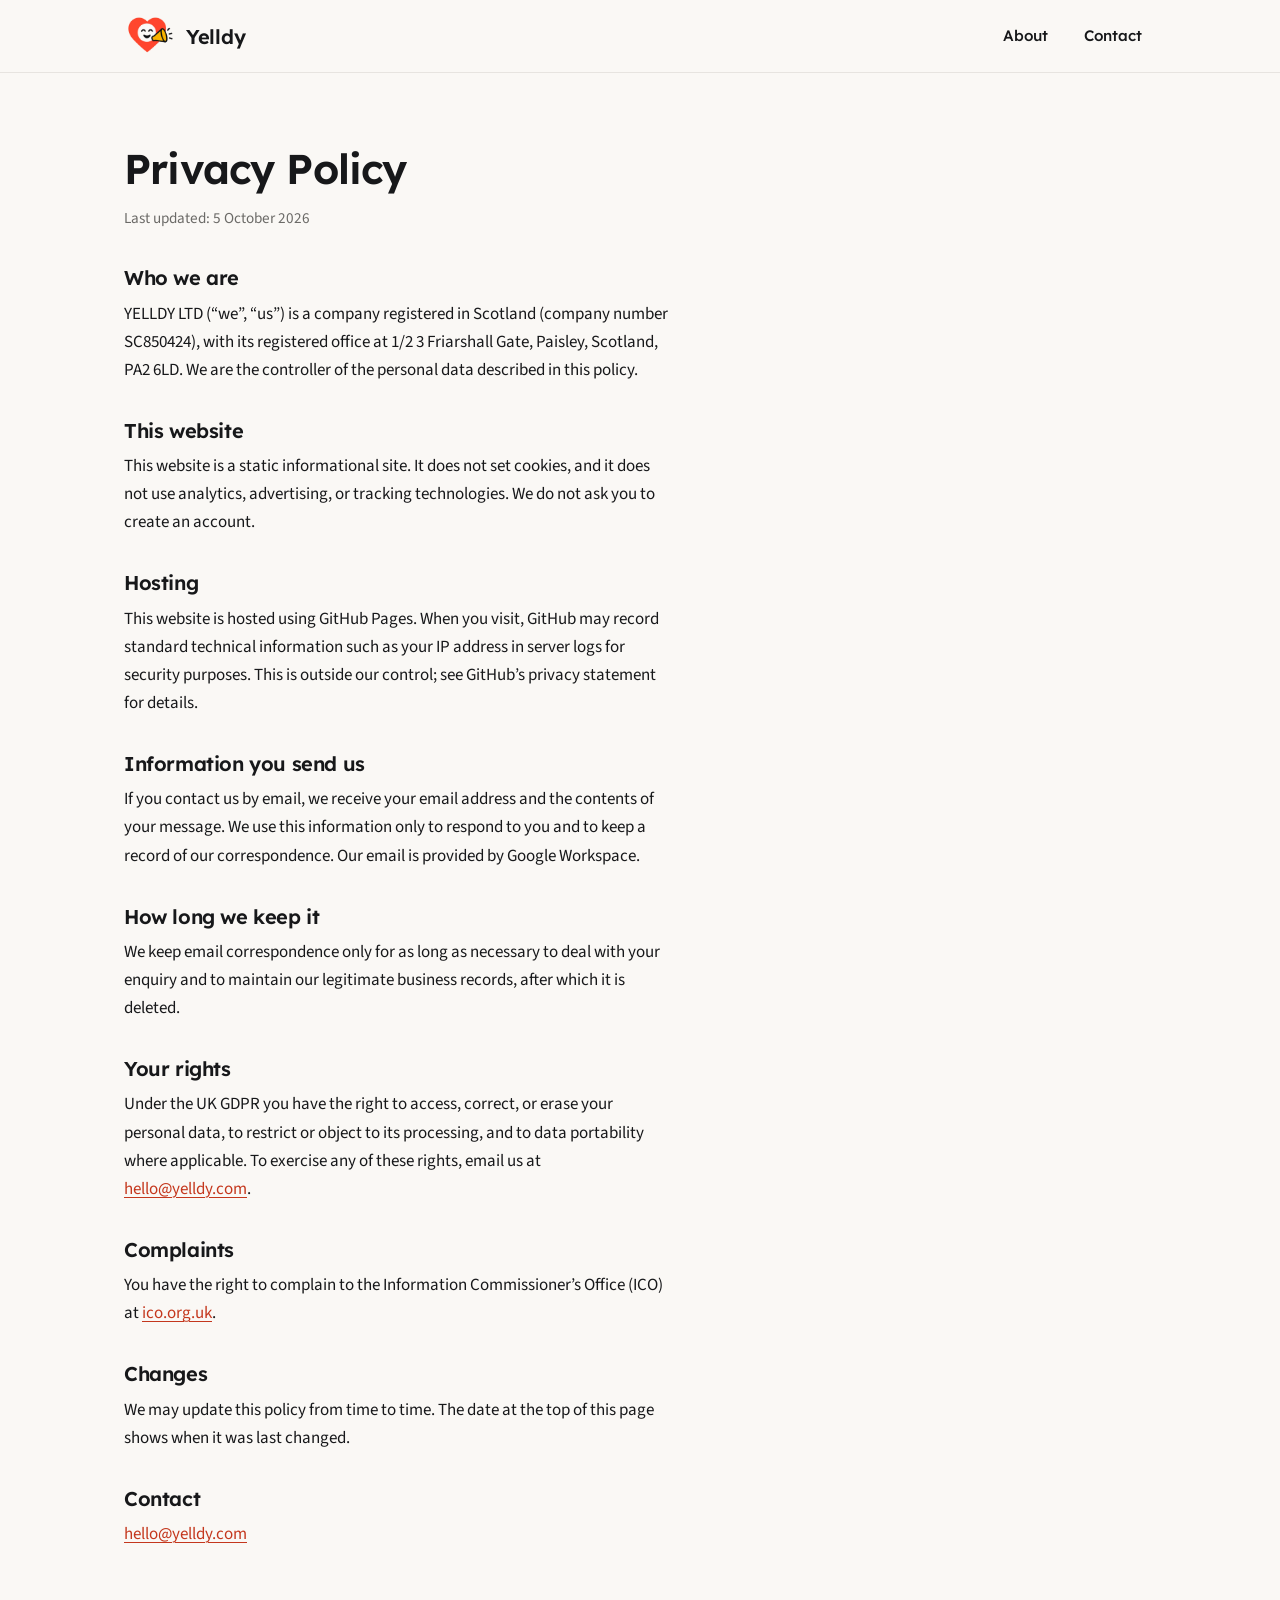
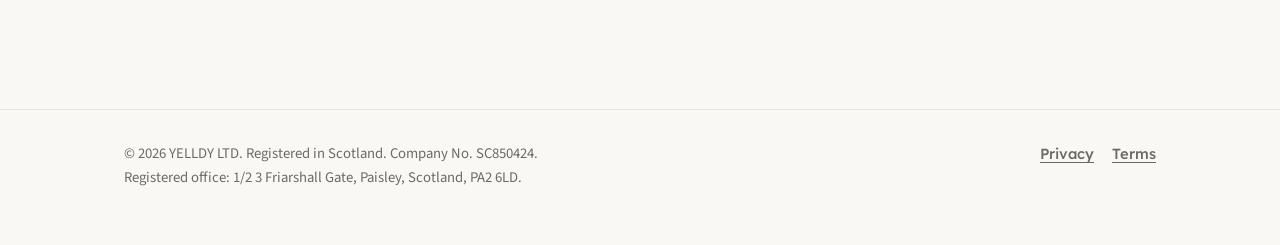
==== privacy.html @ 33c3a9d8 "first commit" ====
<!DOCTYPE html>
<html lang="en-GB">
<head>
  <meta charset="utf-8">
  <meta name="viewport" content="width=device-width, initial-scale=1">
  <title>Privacy Policy — Yelldy</title>
  <meta name="description" content="How YELLDY LTD handles personal data in connection with the yelldy.com website.">
  <meta name="theme-color" content="#faf8f5">
  <link rel="canonical" href="https://yelldy.com/privacy.html">
  <link rel="icon" type="image/png" href="assets/favicon.png">
  <link rel="apple-touch-icon" href="assets/apple-touch-icon.png">
  <link rel="stylesheet" href="https://fonts.googleapis.com/css2?family=Lexend:wght@400;500;600&family=Source+Sans+3:wght@400;500;600&display=swap">
  <link rel="stylesheet" href="styles.css">
</head>
<body>
  <a class="skip" href="#main">Skip to content</a>

  <header class="site-header">
    <div class="container">
      <a class="brand" href="/" aria-label="Yelldy home">
        <img src="assets/logo.png" alt="" width="40" height="40">
        <span>Yelldy</span>
      </a>
      <nav class="site-nav" aria-label="Primary">
        <a href="index.html#about">About</a>
        <a href="index.html#contact">Contact</a>
      </nav>
    </div>
  </header>

  <main id="main" class="page">
    <div class="container">
      <h1>Privacy Policy</h1>
      <p class="updated">Last updated: 5 October 2026</p>

      <div class="prose">
        <h2>Who we are</h2>
        <p>YELLDY LTD (&ldquo;we&rdquo;, &ldquo;us&rdquo;) is a company registered in Scotland (company number SC850424), with its registered office at 1/2 3 Friarshall Gate, Paisley, Scotland, PA2 6LD. We are the controller of the personal data described in this policy.</p>

        <h2>This website</h2>
        <p>This website is a static informational site. It does not set cookies, and it does not use analytics, advertising, or tracking technologies. We do not ask you to create an account.</p>

        <h2>Hosting</h2>
        <p>This website is hosted using GitHub Pages. When you visit, GitHub may record standard technical information such as your IP address in server logs for security purposes. This is outside our control; see GitHub&rsquo;s privacy statement for details.</p>

        <h2>Information you send us</h2>
        <p>If you contact us by email, we receive your email address and the contents of your message. We use this information only to respond to you and to keep a record of our correspondence. Our email is provided by Google Workspace.</p>

        <h2>How long we keep it</h2>
        <p>We keep email correspondence only for as long as necessary to deal with your enquiry and to maintain our legitimate business records, after which it is deleted.</p>

        <h2>Your rights</h2>
        <p>Under the UK GDPR you have the right to access, correct, or erase your personal data, to restrict or object to its processing, and to data portability where applicable. To exercise any of these rights, email us at <a href="mailto:hello@yelldy.com">hello@yelldy.com</a>.</p>

        <h2>Complaints</h2>
        <p>You have the right to complain to the Information Commissioner&rsquo;s Office (ICO) at <a href="https://ico.org.uk" rel="noopener">ico.org.uk</a>.</p>

        <h2>Changes</h2>
        <p>We may update this policy from time to time. The date at the top of this page shows when it was last changed.</p>

        <h2>Contact</h2>
        <p><a href="mailto:hello@yelldy.com">hello@yelldy.com</a></p>
      </div>
    </div>
  </main>

  <footer class="site-footer">
    <div class="container">
      <p class="legal">&copy; 2026 YELLDY LTD. Registered in Scotland. Company No. SC850424. Registered office: 1/2 3 Friarshall Gate, Paisley, Scotland, PA2 6LD.</p>
      <nav class="footer-links" aria-label="Legal">
        <a href="privacy.html">Privacy</a>
        <a href="terms.html">Terms</a>
      </nav>
    </div>
  </footer>
</body>
</html>
---- styles.css ----
/* Yelldy — company site
   Palette derived from the Yelldy logo (#F4573E red / #F1B725 amber)
   Type: Lexend (headings) + Source Sans 3 (body) */

:root {
  --bg: #faf8f5;
  --surface: #ffffff;
  --ink: #17181a;
  --muted: #6b6a67;
  --border: #e7e4e0;

  --brand: #f4573e;      /* logo red — large text / decorative */
  --brand-ink: #c4371d;  /* accessible red (~5:1) — buttons, links */
  --brand-ink-hover: #a62d16;
  --amber: #f1b725;

  --radius: 14px;
  --maxw: 1080px;
  --shadow: 0 1px 2px rgba(23, 24, 26, .04), 0 8px 24px rgba(23, 24, 26, .05);

  --font-head: "Lexend", -apple-system, BlinkMacSystemFont, "Segoe UI", sans-serif;
  --font-body: "Source Sans 3", -apple-system, BlinkMacSystemFont, "Segoe UI", Roboto, sans-serif;
}

*, *::before, *::after { box-sizing: border-box; }

html { -webkit-text-size-adjust: 100%; }

body {
  margin: 0;
  background: var(--bg);
  color: var(--ink);
  font-family: var(--font-body);
  font-size: 1.0625rem;
  line-height: 1.65;
  -webkit-font-smoothing: antialiased;
  text-rendering: optimizeLegibility;
}

h1, h2, h3 {
  font-family: var(--font-head);
  font-weight: 600;
  line-height: 1.12;
  letter-spacing: -0.02em;
  margin: 0 0 .5em;
}

p { margin: 0 0 1em; }

a { color: var(--brand-ink); text-decoration-thickness: 1px; text-underline-offset: 3px; }
a:hover { color: var(--brand-ink-hover); }

/* Focus visibility (keyboard) */
:focus-visible {
  outline: 3px solid var(--brand-ink);
  outline-offset: 2px;
  border-radius: 6px;
}

/* Skip link */
.skip {
  position: absolute;
  left: -9999px;
  top: 0;
  background: var(--ink);
  color: #fff;
  padding: .75rem 1rem;
  border-radius: 0 0 10px 0;
  z-index: 100;
}
.skip:focus { left: 0; }

.container {
  width: 100%;
  max-width: var(--maxw);
  margin-inline: auto;
  padding-inline: 24px;
}

/* ---------- Header ---------- */
.site-header {
  border-bottom: 1px solid var(--border);
  background: rgba(250, 248, 245, .85);
  backdrop-filter: saturate(140%) blur(6px);
  position: sticky;
  top: 0;
  z-index: 20;
}
.site-header .container {
  display: flex;
  align-items: center;
  justify-content: space-between;
  gap: 16px;
  min-height: 72px;
}
.brand {
  display: inline-flex;
  align-items: center;
  gap: 12px;
  font-family: var(--font-head);
  font-weight: 600;
  font-size: 1.25rem;
  letter-spacing: -0.01em;
  color: var(--ink);
  text-decoration: none;
}
.brand img { height: 40px; width: auto; display: block; }
.brand:hover { color: var(--ink); }

.site-nav { display: flex; gap: 8px; }
.site-nav a {
  font-family: var(--font-head);
  font-weight: 500;
  font-size: .95rem;
  color: var(--ink);
  text-decoration: none;
  padding: 10px 14px;
  border-radius: 10px;
}
.site-nav a:hover { background: rgba(23, 24, 26, .06); color: var(--ink); }

/* ---------- Hero ---------- */
.hero { padding: clamp(56px, 9vw, 104px) 0 clamp(40px, 6vw, 64px); }
.hero .inner { max-width: 720px; }
.eyebrow {
  font-family: var(--font-head);
  font-weight: 600;
  font-size: .8rem;
  letter-spacing: .14em;
  text-transform: uppercase;
  color: var(--brand-ink);
  margin: 0 0 1rem;
}
.hero h1 {
  font-size: clamp(2.1rem, 5.2vw, 3.4rem);
  margin-bottom: .5em;
}
.hero p.lead {
  font-size: clamp(1.075rem, 2vw, 1.25rem);
  color: var(--muted);
  max-width: 34em;
  margin-bottom: 1.75em;
}
.cta-row { display: flex; flex-wrap: wrap; align-items: center; gap: 16px 24px; }

.btn {
  display: inline-block;
  font-family: var(--font-head);
  font-weight: 600;
  font-size: 1rem;
  line-height: 1;
  color: #fff;
  background: var(--brand-ink);
  padding: 15px 24px;
  border-radius: 12px;
  text-decoration: none;
  border: 1px solid transparent;
  transition: background-color .18s ease, transform .18s ease;
}
.btn:hover { background: var(--brand-ink-hover); color: #fff; }
.btn:active { transform: translateY(1px); }

.link-quiet {
  font-family: var(--font-head);
  font-weight: 500;
  text-decoration: none;
  color: var(--ink);
}
.link-quiet:hover { color: var(--brand-ink); }

/* ---------- Trust strip ---------- */
.trust { padding: 8px 0 clamp(48px, 7vw, 72px); }
.trust ul {
  list-style: none;
  margin: 0;
  padding: 0;
  display: grid;
  grid-template-columns: repeat(auto-fit, minmax(190px, 1fr));
  gap: 14px;
}
.trust li {
  background: var(--surface);
  border: 1px solid var(--border);
  border-radius: var(--radius);
  padding: 18px 20px;
}
.trust .k {
  display: block;
  font-family: var(--font-head);
  font-size: .78rem;
  letter-spacing: .1em;
  text-transform: uppercase;
  color: var(--muted);
  margin-bottom: 4px;
}
.trust .v { font-family: var(--font-head); font-weight: 500; font-size: 1rem; }

/* ---------- Sections ---------- */
.section { padding: clamp(40px, 6vw, 72px) 0; }
.section h2 { font-size: clamp(1.5rem, 3vw, 2rem); }
.section .prose { max-width: 62ch; }
.section .prose p { color: #33342f; }

/* Contact card */
.contact-card {
  background: var(--surface);
  border: 1px solid var(--border);
  border-radius: 20px;
  padding: clamp(28px, 4vw, 44px);
  box-shadow: var(--shadow);
  max-width: 640px;
}
.contact-card h2 { margin-bottom: .4em; }

/* ---------- Footer ---------- */
.site-footer {
  border-top: 1px solid var(--border);
  margin-top: clamp(40px, 6vw, 72px);
  padding: 32px 0 40px;
  color: var(--muted);
  font-size: .92rem;
}
.site-footer .container { display: flex; flex-wrap: wrap; gap: 12px 32px; justify-content: space-between; }
.legal { max-width: 62ch; }
.footer-links { display: flex; gap: 18px; font-family: var(--font-head); font-weight: 500; }
.site-footer a { color: var(--muted); }

/* ---------- Legal pages ---------- */
.page { padding: clamp(40px, 6vw, 72px) 0; }
.page .prose { max-width: 68ch; }
.page h1 { font-size: clamp(1.9rem, 4vw, 2.6rem); }
.page h2 { font-size: 1.25rem; margin-top: 1.8em; }
.updated { color: var(--muted); font-size: .95rem; margin-top: -.4em; }

/* ---------- Motion preference ---------- */
@media (prefers-reduced-motion: reduce) {
  * { transition: none !important; animation: none !important; }
}
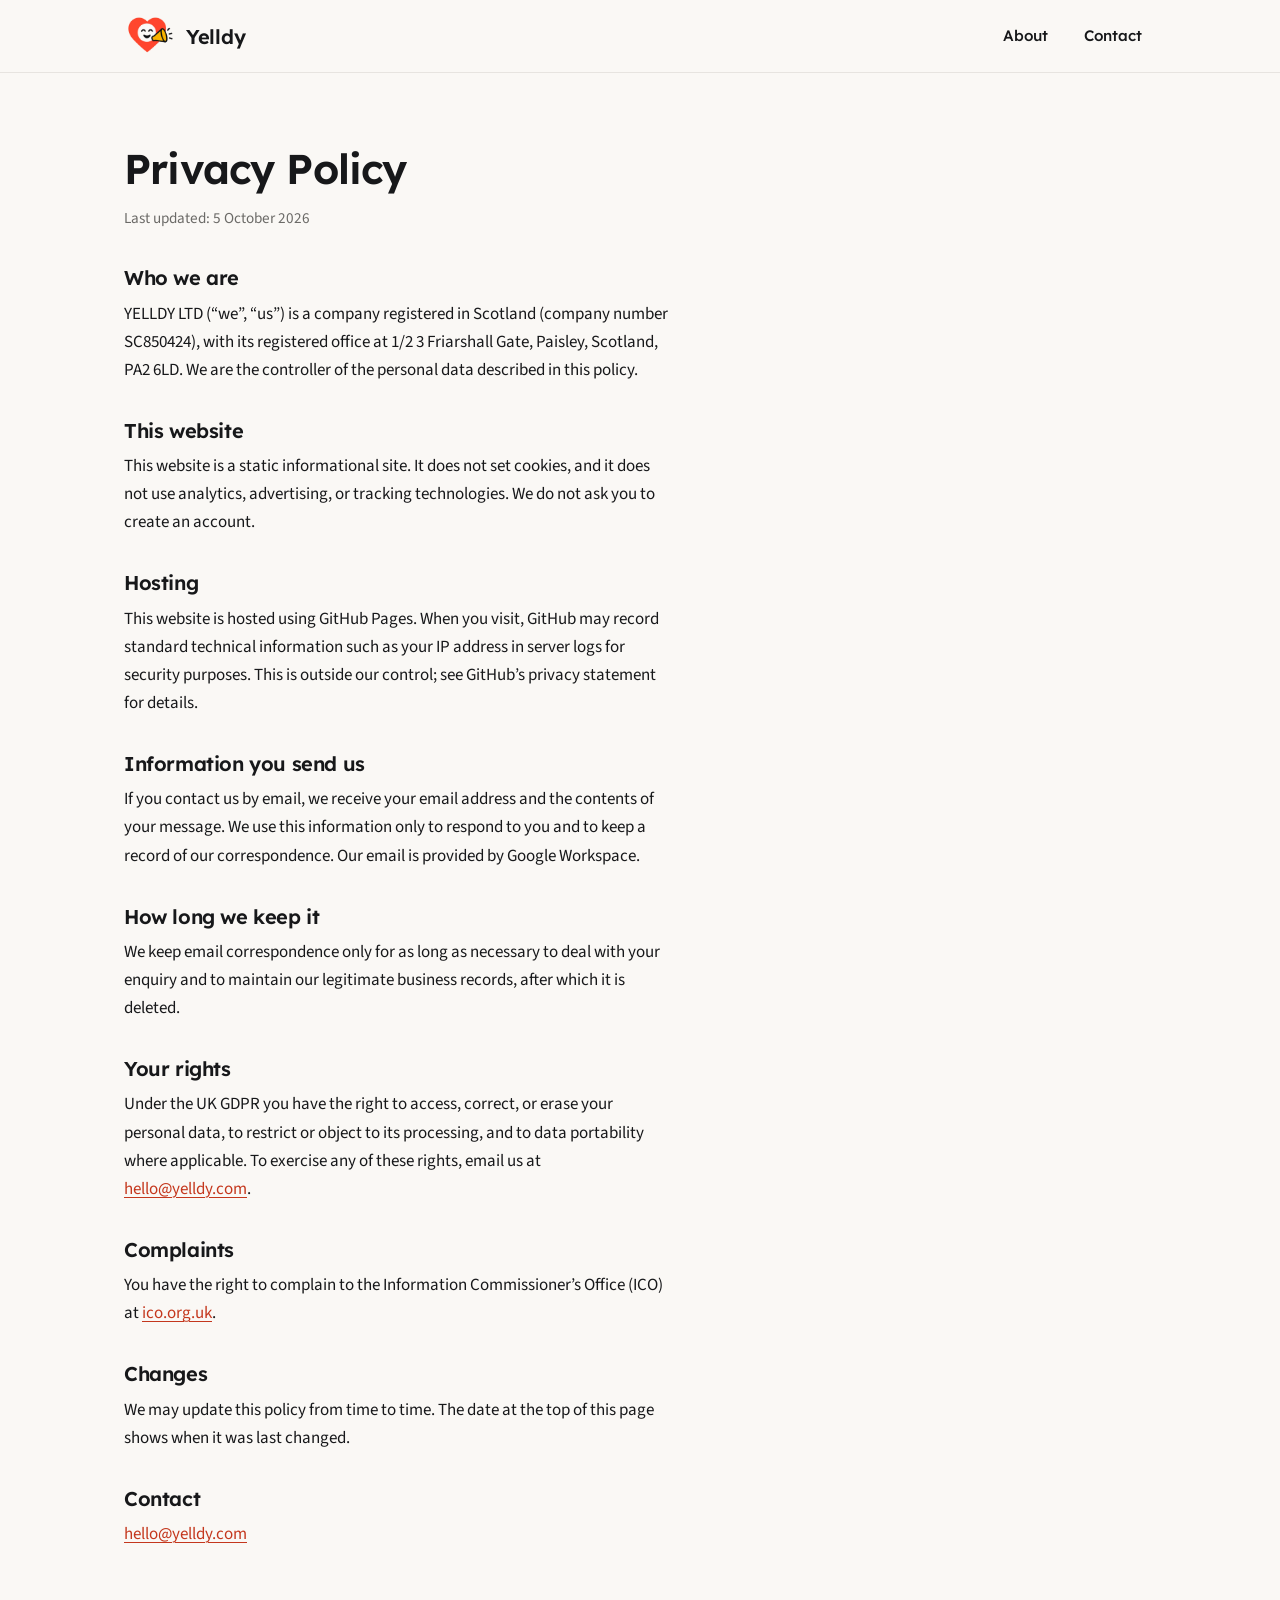
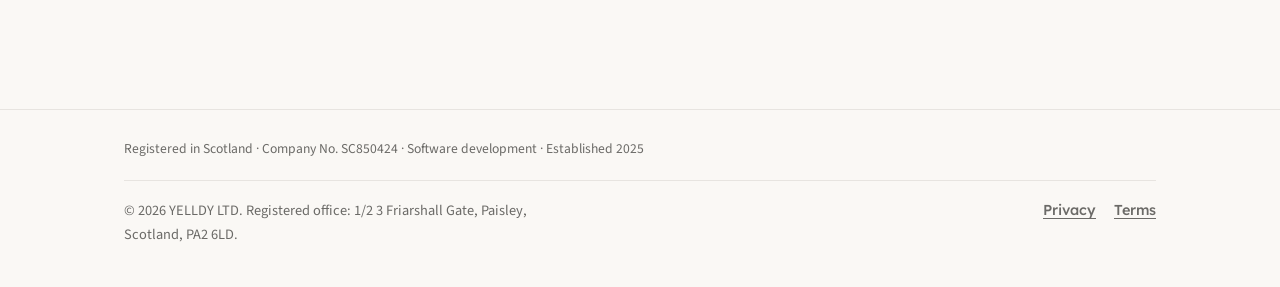
==== commit 56924676: "Refactor content and footer layout" ====
--- a/privacy.html
+++ b/privacy.html
@@ -66,11 +66,14 @@
 
   <footer class="site-footer">
     <div class="container">
-      <p class="legal">&copy; 2026 YELLDY LTD. Registered in Scotland. Company No. SC850424. Registered office: 1/2 3 Friarshall Gate, Paisley, Scotland, PA2 6LD.</p>
-      <nav class="footer-links" aria-label="Legal">
-        <a href="privacy.html">Privacy</a>
-        <a href="terms.html">Terms</a>
-      </nav>
+      <p class="footer-facts">Registered in Scotland &middot; Company No. SC850424 &middot; Software development &middot; Established 2025</p>
+      <div class="footer-bottom">
+        <p class="legal">&copy; 2026 YELLDY LTD. Registered office: 1/2 3 Friarshall Gate, Paisley, Scotland, PA2 6LD.</p>
+        <nav class="footer-links" aria-label="Legal">
+          <a href="privacy.html">Privacy</a>
+          <a href="terms.html">Terms</a>
+        </nav>
+      </div>
     </div>
   </footer>
 </body>
--- a/styles.css
+++ b/styles.css
@@ -140,6 +140,7 @@
   color: var(--muted);
   max-width: 34em;
   margin-bottom: 1.75em;
+  text-wrap: pretty;
 }
 .cta-row { display: flex; flex-wrap: wrap; align-items: center; gap: 16px 24px; }
 
@@ -167,33 +168,6 @@
   color: var(--ink);
 }
 .link-quiet:hover { color: var(--brand-ink); }
-
-/* ---------- Trust strip ---------- */
-.trust { padding: 8px 0 clamp(48px, 7vw, 72px); }
-.trust ul {
-  list-style: none;
-  margin: 0;
-  padding: 0;
-  display: grid;
-  grid-template-columns: repeat(auto-fit, minmax(190px, 1fr));
-  gap: 14px;
-}
-.trust li {
-  background: var(--surface);
-  border: 1px solid var(--border);
-  border-radius: var(--radius);
-  padding: 18px 20px;
-}
-.trust .k {
-  display: block;
-  font-family: var(--font-head);
-  font-size: .78rem;
-  letter-spacing: .1em;
-  text-transform: uppercase;
-  color: var(--muted);
-  margin-bottom: 4px;
-}
-.trust .v { font-family: var(--font-head); font-weight: 500; font-size: 1rem; }
 
 /* ---------- Sections ---------- */
 .section { padding: clamp(40px, 6vw, 72px) 0; }
@@ -216,12 +190,25 @@
 .site-footer {
   border-top: 1px solid var(--border);
   margin-top: clamp(40px, 6vw, 72px);
-  padding: 32px 0 40px;
+  padding: 28px 0 40px;
   color: var(--muted);
-  font-size: .92rem;
-}
-.site-footer .container { display: flex; flex-wrap: wrap; gap: 12px 32px; justify-content: space-between; }
-.legal { max-width: 62ch; }
+  font-size: .9rem;
+}
+.footer-facts {
+  font-size: .85rem;
+  color: var(--muted);
+  margin: 0 0 20px;
+}
+.footer-bottom {
+  display: flex;
+  flex-wrap: wrap;
+  gap: 12px 32px;
+  justify-content: space-between;
+  align-items: baseline;
+  padding-top: 18px;
+  border-top: 1px solid var(--border);
+}
+.legal { max-width: 62ch; margin: 0; }
 .footer-links { display: flex; gap: 18px; font-family: var(--font-head); font-weight: 500; }
 .site-footer a { color: var(--muted); }
 
